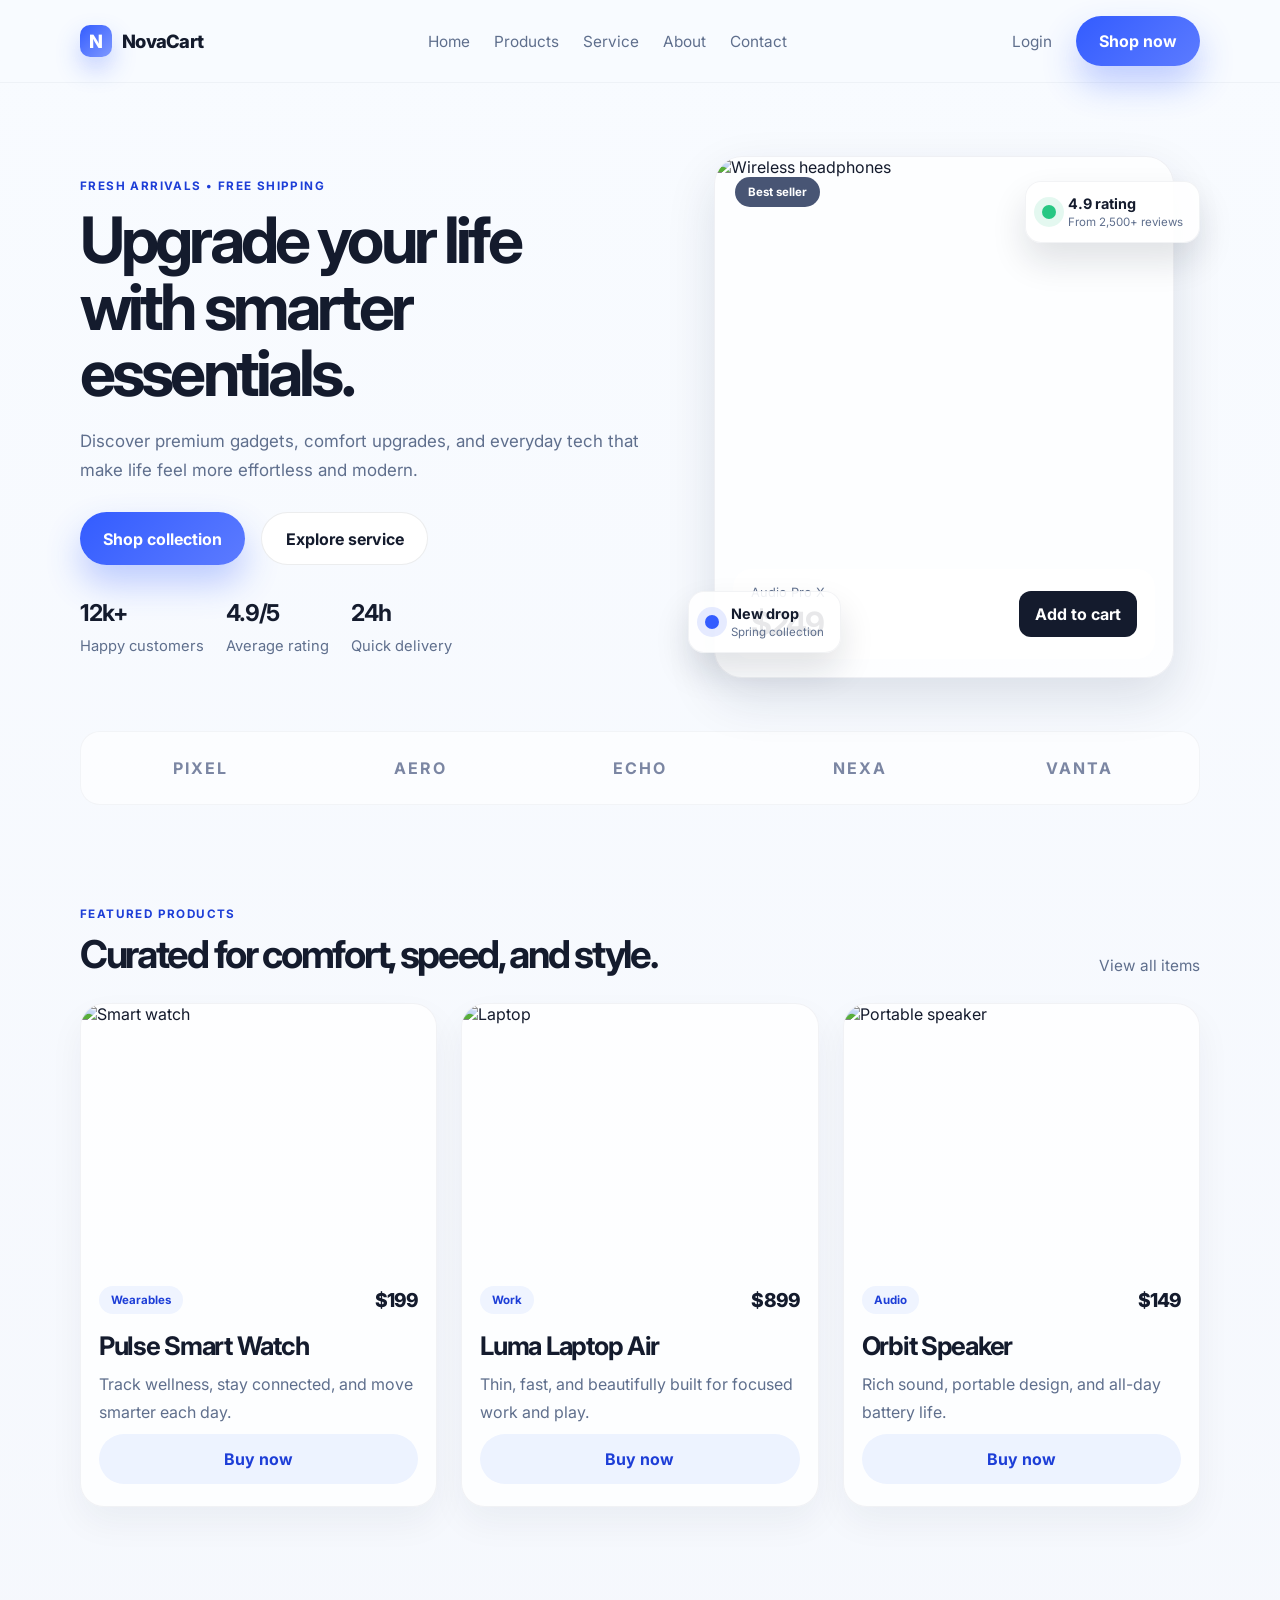
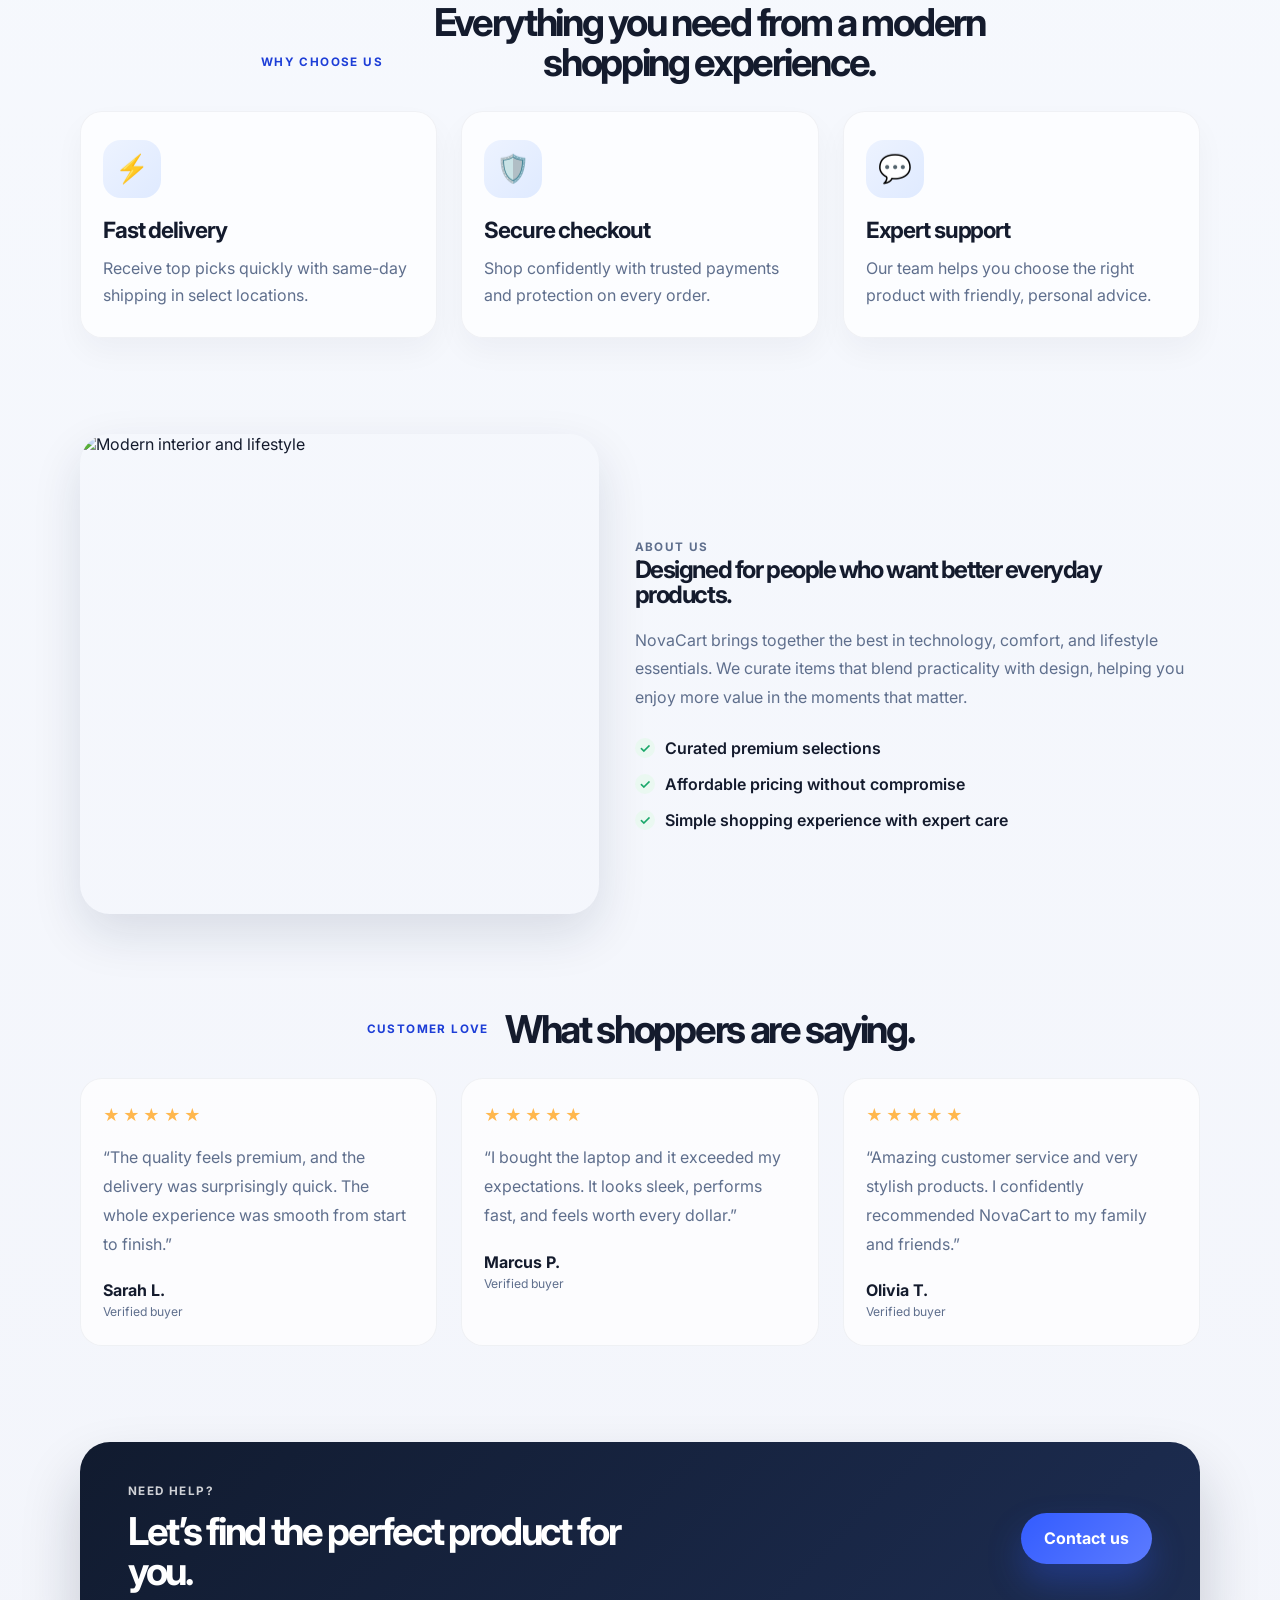
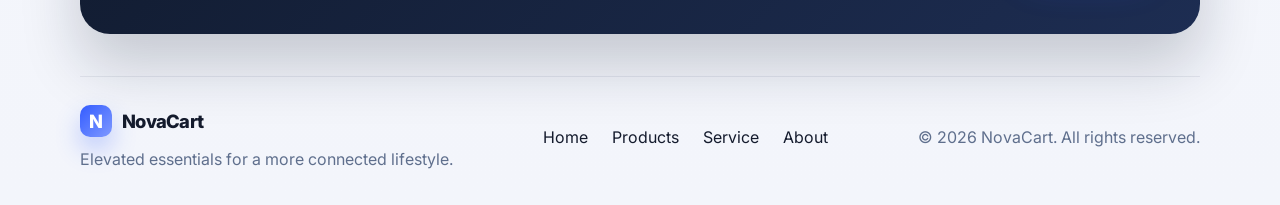
==== index.html @ 16087d07 "Website sell products" ====
<!DOCTYPE html>
<html lang="en">
  <head>
    <meta charset="UTF-8" />
    <meta name="viewport" content="width=device-width, initial-scale=1.0" />
    <title>NovaCart | Smart Products for Everyday Life</title>
    <meta name="description" content="Modern product storefront landing page for premium electronics and lifestyle essentials." />
    <link rel="preconnect" href="https://fonts.googleapis.com" />
    <link rel="preconnect" href="https://fonts.gstatic.com" crossorigin />
    <link href="https://fonts.googleapis.com/css2?family=Inter:wght@400;500;600;700;800&display=swap" rel="stylesheet" />
    <link rel="stylesheet" href="css/style.css" />
  </head>
  <body>
    <header class="site-header">
      <div class="container nav-wrap">
        <div class="logo">
          <span class="logo-mark">N</span>
          <span>NovaCart</span>
        </div>

        <nav class="main-nav" aria-label="Main navigation">
          <a href="#home">Home</a>
          <a href="#products">Products</a>
          <a href="#services">Service</a>
          <a href="#about">About</a>
          <a href="#contact">Contact</a>
        </nav>

        <div class="nav-actions">
          <a class="text-link" href="#about">Login</a>
          <a class="btn btn-primary" href="#products">Shop now</a>
        </div>
      </div>
    </header>

    <main id="home">
      <section class="hero">
        <div class="container hero-grid">
          <div class="hero-copy">
            <p class="eyebrow">Fresh arrivals • Free shipping</p>
            <h1>Upgrade your life with smarter essentials.</h1>
            <p class="hero-text">
              Discover premium gadgets, comfort upgrades, and everyday tech that make life feel more effortless and modern.
            </p>

            <div class="hero-actions">
              <a class="btn btn-primary" href="#products">Shop collection</a>
              <a class="btn btn-secondary" href="#services">Explore service</a>
            </div>

            <ul class="hero-meta" aria-label="Brand highlights">
              <li><strong>12k+</strong><span>Happy customers</span></li>
              <li><strong>4.9/5</strong><span>Average rating</span></li>
              <li><strong>24h</strong><span>Quick delivery</span></li>
            </ul>
          </div>

          <div class="hero-visual" aria-label="Featured product showcase">
            <div class="product-card spotlight-card">
              <div class="badge">Best seller</div>
              <img src="https://images.unsplash.com/photo-1546435770-a3e426bf472b?auto=format&fit=crop&w=900&q=80" alt="Wireless headphones" />
              <div class="card-info">
                <div>
                  <p>Audio Pro X</p>
                  <h3>$249</h3>
                </div>
                <button class="mini-btn" aria-label="Add Audio Pro X to cart">Add to cart</button>
              </div>
            </div>

            <div class="floating-note note-one">
              <span class="dot"></span>
              <div>
                <strong>New drop</strong>
                <small>Spring collection</small>
              </div>
            </div>

            <div class="floating-note note-two">
              <span class="dot green"></span>
              <div>
                <strong>4.9 rating</strong>
                <small>From 2,500+ reviews</small>
              </div>
            </div>
          </div>
        </div>
      </section>

      <section class="brands">
        <div class="container brands-row" aria-label="Trusted brands">
          <span>Pixel</span>
          <span>Aero</span>
          <span>Echo</span>
          <span>Nexa</span>
          <span>Vanta</span>
        </div>
      </section>

      <section id="products" class="products">
        <div class="container section-heading">
          <div>
            <p class="eyebrow">Featured products</p>
            <h2>Curated for comfort, speed, and style.</h2>
          </div>
          <a class="text-link" href="#contact">View all items</a>
        </div>

        <div class="container product-grid">
          <article class="product-item">
            <div class="product-image warm">
              <img src="https://images.unsplash.com/photo-1523275335684-37898b6baf30?auto=format&fit=crop&w=900&q=80" alt="Smart watch" />
            </div>
            <div class="product-body">
              <div class="product-topline">
                <span class="tag">Wearables</span>
                <span class="price">$199</span>
              </div>
              <h3>Pulse Smart Watch</h3>
              <p>Track wellness, stay connected, and move smarter each day.</p>
              <button class="btn btn-tertiary">Buy now</button>
            </div>
          </article>

          <article class="product-item">
            <div class="product-image cool">
              <img src="https://images.unsplash.com/photo-1511497584788-876760111969?auto=format&fit=crop&w=900&q=80" alt="Laptop" />
            </div>
            <div class="product-body">
              <div class="product-topline">
                <span class="tag">Work</span>
                <span class="price">$899</span>
              </div>
              <h3>Luma Laptop Air</h3>
              <p>Thin, fast, and beautifully built for focused work and play.</p>
              <button class="btn btn-tertiary">Buy now</button>
            </div>
          </article>

          <article class="product-item">
            <div class="product-image neutral">
              <img src="https://images.unsplash.com/photo-1583394838336-acd977736f90?auto=format&fit=crop&w=900&q=80" alt="Portable speaker" />
            </div>
            <div class="product-body">
              <div class="product-topline">
                <span class="tag">Audio</span>
                <span class="price">$149</span>
              </div>
              <h3>Orbit Speaker</h3>
              <p>Rich sound, portable design, and all-day battery life.</p>
              <button class="btn btn-tertiary">Buy now</button>
            </div>
          </article>
        </div>
      </section>

      <section id="services" class="services">
        <div class="container section-heading narrow">
          <p class="eyebrow">Why choose us</p>
          <h2>Everything you need from a modern shopping experience.</h2>
        </div>

        <div class="container service-grid">
          <div class="service-box">
            <div class="icon-box">⚡</div>
            <h3>Fast delivery</h3>
            <p>Receive top picks quickly with same-day shipping in select locations.</p>
          </div>

          <div class="service-box">
            <div class="icon-box">🛡️</div>
            <h3>Secure checkout</h3>
            <p>Shop confidently with trusted payments and protection on every order.</p>
          </div>

          <div class="service-box">
            <div class="icon-box">💬</div>
            <h3>Expert support</h3>
            <p>Our team helps you choose the right product with friendly, personal advice.</p>
          </div>
        </div>
      </section>

      <section id="about" class="about">
        <div class="container about-grid">
          <div class="about-image-wrap">
            <img src="https://images.unsplash.com/photo-1524758631624-e2822e304c36?auto=format&fit=crop&w=1200&q=80" alt="Modern interior and lifestyle" />
          </div>

          <div class="about-copy">
            <p class="eyebrow">About us</p>
            <h2>Designed for people who want better everyday products.</h2>
            <p>
              NovaCart brings together the best in technology, comfort, and lifestyle essentials. We curate items that blend practicality with design, helping you enjoy more value in the moments that matter.
            </p>
            <ul class="check-list">
              <li>Curated premium selections</li>
              <li>Affordable pricing without compromise</li>
              <li>Simple shopping experience with expert care</li>
            </ul>
          </div>
        </div>
      </section>

      <section class="reviews">
        <div class="container section-heading narrow">
          <p class="eyebrow">Customer love</p>
          <h2>What shoppers are saying.</h2>
        </div>

        <div class="container review-grid">
          <article class="review-card">
            <div class="stars">★★★★★</div>
            <p>“The quality feels premium, and the delivery was surprisingly quick. The whole experience was smooth from start to finish.”</p>
            <div class="reviewer">
              <strong>Sarah L.</strong>
              <span>Verified buyer</span>
            </div>
          </article>

          <article class="review-card">
            <div class="stars">★★★★★</div>
            <p>“I bought the laptop and it exceeded my expectations. It looks sleek, performs fast, and feels worth every dollar.”</p>
            <div class="reviewer">
              <strong>Marcus P.</strong>
              <span>Verified buyer</span>
            </div>
          </article>

          <article class="review-card">
            <div class="stars">★★★★★</div>
            <p>“Amazing customer service and very stylish products. I confidently recommended NovaCart to my family and friends.”</p>
            <div class="reviewer">
              <strong>Olivia T.</strong>
              <span>Verified buyer</span>
            </div>
          </article>
        </div>
      </section>

      <section class="cta-banner" id="contact">
        <div class="container cta-box">
          <div>
            <p class="eyebrow">Need help?</p>
            <h2>Let’s find the perfect product for you.</h2>
          </div>
          <a class="btn btn-primary" href="mailto:hello@novacart.com">Contact us</a>
        </div>
      </section>
    </main>

    <footer class="site-footer">
      <div class="container footer-wrap">
        <div>
          <div class="logo footer-logo">
            <span class="logo-mark">N</span>
            <span>NovaCart</span>
          </div>
          <p>Elevated essentials for a more connected lifestyle.</p>
        </div>

        <div class="footer-links">
          <a href="#home">Home</a>
          <a href="#products">Products</a>
          <a href="#services">Service</a>
          <a href="#about">About</a>
        </div>

        <p class="copyright">© 2026 NovaCart. All rights reserved.</p>
      </div>
    </footer>
  </body>
</html>
---- css/style.css ----
:root {
  --bg: #f4f7fb;
  --white: #ffffff;
  --text: #141b2d;
  --muted: #5f6f8d;
  --line: #e7edf7;
  --primary: #335cff;
  --primary-dark: #1d3ed7;
  --secondary: #edf3ff;
  --card-shadow: 0 20px 50px rgba(17, 30, 67, 0.12);
}

* {
  box-sizing: border-box;
}

html {
  scroll-behavior: smooth;
}

body {
  margin: 0;
  font-family: "Inter", sans-serif;
  background: linear-gradient(180deg, #f8fbff 0%, #f3f5fb 100%);
  color: var(--text);
}

a {
  text-decoration: none;
  color: inherit;
}

img {
  max-width: 100%;
  display: block;
}

button {
  font: inherit;
  border: none;
  cursor: pointer;
}

.container {
  width: min(1120px, calc(100% - 32px));
  margin: 0 auto;
}

.site-header {
  position: sticky;
  top: 0;
  z-index: 10;
  backdrop-filter: blur(16px);
  background: rgba(248, 251, 255, 0.7);
  border-bottom: 1px solid rgba(17, 30, 67, 0.04);
}

.nav-wrap {
  display: flex;
  align-items: center;
  justify-content: space-between;
  min-height: 82px;
  gap: 18px;
}

.logo {
  display: inline-flex;
  align-items: center;
  gap: 10px;
  font-weight: 800;
  letter-spacing: -0.04em;
  font-size: 1.15rem;
}

.logo-mark {
  width: 32px;
  height: 32px;
  border-radius: 10px;
  display: grid;
  place-items: center;
  background: linear-gradient(135deg, #335cff, #7f99ff);
  color: white;
  box-shadow: 0 12px 24px rgba(51, 92, 255, 0.28);
}

.main-nav,
.nav-actions,
.footer-links {
  display: flex;
  align-items: center;
  gap: 24px;
}

.main-nav a,
.text-link {
  color: var(--muted);
  font-size: 0.96rem;
  transition: color 0.2s ease;
}

.main-nav a:hover,
.text-link:hover,
.footer-links a:hover {
  color: var(--text);
}

.btn {
  display: inline-flex;
  align-items: center;
  justify-content: center;
  padding: 0.95rem 1.45rem;
  border-radius: 999px;
  font-weight: 700;
  transition: transform 0.2s ease, box-shadow 0.2s ease;
}

.btn:hover {
  transform: translateY(-1px);
}

.btn-primary {
  background: linear-gradient(135deg, var(--primary), #5c7bff);
  color: var(--white);
  box-shadow: 0 18px 35px rgba(51, 92, 255, 0.3);
}

.btn-secondary {
  background: var(--white);
  color: var(--text);
  border: 1px solid rgba(20, 27, 45, 0.08);
}

.btn-tertiary {
  background: var(--secondary);
  color: var(--primary-dark);
  width: 100%;
  margin-top: 8px;
}

.hero {
  padding: 64px 0 24px;
}

.hero-grid {
  display: grid;
  grid-template-columns: 1.05fr 0.95fr;
  align-items: center;
  gap: 42px;
}

.eyebrow {
  margin: 0 0 14px;
  color: var(--primary-dark);
  text-transform: uppercase;
  letter-spacing: 0.12em;
  font-size: 0.73rem;
  font-weight: 700;
}

.hero-copy h1,
.section-heading h2,
.about-copy h2,
.cta-box h2 {
  margin: 0;
  letter-spacing: -0.06em;
  line-height: 1.04;
  color: var(--text);
}

.hero-copy h1 {
  font-size: clamp(2.9rem, 5vw, 5rem);
  max-width: 560px;
}

.hero-text {
  margin: 20px 0 0;
  max-width: 560px;
  font-size: 1.06rem;
  line-height: 1.7;
  color: var(--muted);
}

.hero-actions {
  display: flex;
  flex-wrap: wrap;
  gap: 16px;
  margin-top: 28px;
}

.hero-meta {
  list-style: none;
  padding: 0;
  margin: 34px 0 0;
  display: flex;
  flex-wrap: wrap;
  gap: 22px;
}

.hero-meta li {
  display: flex;
  align-items: flex-start;
  gap: 10px;
  flex-direction: column;
}

.hero-meta strong {
  font-size: 1.45rem;
  letter-spacing: -0.05em;
}

.hero-meta span {
  color: var(--muted);
  font-size: 0.92rem;
}

.hero-visual {
  position: relative;
  min-height: 540px;
  display: flex;
  align-items: center;
  justify-content: center;
}

.product-card {
  position: relative;
  background: rgba(255, 255, 255, 0.7);
  border: 1px solid rgba(17, 30, 67, 0.06);
  box-shadow: var(--card-shadow);
  border-radius: 28px;
  overflow: hidden;
  width: min(100%, 460px);
}

.badge {
  position: absolute;
  top: 20px;
  left: 20px;
  background: rgba(22, 38, 77, 0.78);
  color: white;
  padding: 0.5rem 0.8rem;
  border-radius: 999px;
  font-size: 0.72rem;
  font-weight: 700;
  z-index: 2;
}

.product-card img {
  width: 100%;
  height: 520px;
  object-fit: cover;
}

.card-info {
  position: absolute;
  left: 18px;
  right: 18px;
  bottom: 18px;
  display: flex;
  align-items: center;
  justify-content: space-between;
  gap: 16px;
  background: rgba(255, 255, 255, 0.82);
  backdrop-filter: blur(10px);
  border-radius: 18px;
  padding: 16px 18px;
}

.card-info p {
  margin: 0 0 4px;
  color: var(--muted);
  font-size: 0.8rem;
}

.card-info h3 {
  margin: 0;
  font-size: 2rem;
  letter-spacing: -0.07em;
}

.mini-btn {
  padding: 0.8rem 1rem;
  background: var(--text);
  color: white;
  border-radius: 12px;
  font-weight: 700;
}

.floating-note {
  position: absolute;
  display: flex;
  align-items: center;
  gap: 12px;
  background: rgba(255, 255, 255, 0.9);
  border: 1px solid rgba(17, 30, 67, 0.05);
  box-shadow: 0 18px 35px rgba(20, 27, 45, 0.12);
  border-radius: 16px;
  padding: 0.8rem 1rem;
}

.note-one {
  left: 0;
  bottom: 34px;
}

.note-two {
  right: 0;
  top: 34px;
}

.dot {
  width: 14px;
  height: 14px;
  border-radius: 50%;
  background: var(--primary);
  box-shadow: 0 0 0 8px rgba(51, 92, 255, 0.12);
}

.dot.green {
  background: #27c783;
  box-shadow: 0 0 0 8px rgba(39, 199, 131, 0.12);
}

.floating-note strong,
.floating-note small {
  display: block;
}

.floating-note strong {
  font-size: 0.9rem;
}

.floating-note small {
  color: var(--muted);
  font-size: 0.72rem;
  margin-top: 3px;
}

.brands {
  padding: 20px 0 6px;
}

.brands-row {
  display: grid;
  grid-template-columns: repeat(5, minmax(120px, 1fr));
  gap: 16px;
  padding: 26px 18px;
  background: rgba(255, 255, 255, 0.6);
  border: 1px solid rgba(17, 30, 67, 0.04);
  border-radius: 20px;
  text-align: center;
  color: #7b86a3;
  font-weight: 700;
  letter-spacing: 0.12em;
  text-transform: uppercase;
}

.products,
.services,
.reviews {
  padding: 96px 0 0;
}

.section-heading {
  display: flex;
  align-items: end;
  justify-content: space-between;
  gap: 16px;
  margin-bottom: 28px;
}

.section-heading h2 {
  font-size: clamp(2rem, 3vw, 3.1rem);
  max-width: 620px;
}

.narrow {
  justify-content: center;
  text-align: center;
}

.product-grid,
.service-grid,
.review-grid {
  display: grid;
  gap: 24px;
}

.product-grid {
  grid-template-columns: repeat(3, minmax(0, 1fr));
}

.product-item {
  background: rgba(255, 255, 255, 0.8);
  border: 1px solid rgba(17, 30, 67, 0.05);
  border-radius: 24px;
  overflow: hidden;
  box-shadow: 0 16px 35px rgba(18, 30, 61, 0.05);
}

.product-image {
  overflow: hidden;
  height: 260px;
}

.product-image img {
  width: 100%;
  height: 100%;
  object-fit: cover;
}

.product-body {
  padding: 22px 18px 22px;
}

.product-topline {
  display: flex;
  align-items: center;
  justify-content: space-between;
  gap: 8px;
}

.tag {
  padding: 0.45rem 0.75rem;
  border-radius: 999px;
  background: #eff4ff;
  color: var(--primary-dark);
  font-size: 0.72rem;
  font-weight: 700;
}

.price {
  font-weight: 800;
  font-size: 1.2rem;
  letter-spacing: -0.05em;
}

.product-body h3 {
  margin: 16px 0 10px;
  font-size: 1.6rem;
  letter-spacing: -0.05em;
}

.product-body p {
  margin: 0;
  color: var(--muted);
  line-height: 1.7;
}

.service-grid {
  grid-template-columns: repeat(3, minmax(0, 1fr));
  margin-top: 26px;
}

.service-box {
  padding: 28px 22px;
  background: rgba(255, 255, 255, 0.7);
  border: 1px solid rgba(17, 30, 67, 0.05);
  border-radius: 22px;
  box-shadow: 0 14px 30px rgba(20, 27, 45, 0.04);
}

.icon-box {
  width: 58px;
  height: 58px;
  display: grid;
  place-items: center;
  border-radius: 18px;
  background: linear-gradient(135deg, #edf3ff, #dfeaff);
  font-size: 1.7rem;
  margin-bottom: 18px;
}

.service-box h3 {
  margin: 0 0 12px;
  font-size: 1.4rem;
  letter-spacing: -0.05em;
}

.service-box p {
  margin: 0;
  color: var(--muted);
  line-height: 1.7;
}

.about {
  padding-top: 96px;
}

.about-grid {
  display: grid;
  grid-template-columns: 0.95fr 1.05fr;
  align-items: center;
  gap: 28px;
}

.about-image-wrap {
  border-radius: 30px;
  overflow: hidden;
  box-shadow: var(--card-shadow);
}

.about-image-wrap img {
  width: 100%;
  height: 100%;
  min-height: 480px;
  object-fit: cover;
}

.about-copy {
  padding-left: 8px;
}

.about-copy p {
  color: var(--muted);
  line-height: 1.8;
  margin: 18px 0 0;
}

.check-list {
  list-style: none;
  padding: 0;
  margin: 26px 0 0;
  display: grid;
  gap: 16px;
}

.check-list li {
  position: relative;
  padding-left: 30px;
  color: var(--text);
  font-weight: 600;
}

.check-list li::before {
  content: "✓";
  position: absolute;
  left: 0;
  top: 0;
  width: 20px;
  height: 20px;
  display: grid;
  place-items: center;
  border-radius: 50%;
  background: #eaf8f1;
  color: #1aa76a;
  font-size: 0.85rem;
}

.review-grid {
  grid-template-columns: repeat(3, minmax(0, 1fr));
  margin-top: 26px;
}

.review-card {
  padding: 26px 22px;
  background: rgba(255, 255, 255, 0.7);
  border: 1px solid rgba(17, 30, 67, 0.05);
  border-radius: 22px;
}

.stars {
  color: #ffb74d;
  letter-spacing: 0.2em;
  margin-bottom: 18px;
}

.review-card p {
  margin: 0 0 22px;
  color: var(--muted);
  line-height: 1.8;
}

.reviewer {
  display: flex;
  flex-direction: column;
  gap: 4px;
}

.reviewer strong {
  font-size: 1rem;
}

.reviewer span {
  color: var(--muted);
  font-size: 0.76rem;
}

.cta-banner {
  padding: 96px 0 30px;
}

.cta-box {
  background: linear-gradient(135deg, #111b2f, #1d2d52);
  color: white;
  border-radius: 30px;
  padding: 42px 48px;
  display: flex;
  align-items: center;
  justify-content: space-between;
  gap: 16px;
  box-shadow: 0 32px 60px rgba(17, 27, 47, 0.2);
}

.cta-box .eyebrow {
  color: rgba(255, 255, 255, 0.8);
}

.cta-box h2 {
  color: white;
  font-size: clamp(2rem, 3vw, 2.8rem);
  max-width: 520px;
}

.site-footer {
  padding: 12px 0 36px;
}

.footer-wrap {
  display: flex;
  align-items: center;
  justify-content: space-between;
  gap: 20px;
  padding-top: 28px;
  border-top: 1px solid rgba(17, 30, 67, 0.08);
}

.footer-logo {
  margin-bottom: 12px;
}

.footer-wrap p {
  margin: 0;
  color: var(--muted);
}

@media (max-width: 940px) {
  .hero-grid,
  .about-grid,
  .product-grid,
  .service-grid,
  .review-grid {
    grid-template-columns: 1fr;
  }

  .cta-box,
  .footer-wrap,
  .section-heading,
  .nav-wrap {
    align-items: flex-start;
    flex-direction: column;
  }

  .nav-wrap {
    padding: 18px 0;
  }

  .main-nav,
  .nav-actions,
  .footer-links {
    flex-wrap: wrap;
  }

  .hero-visual {
    min-height: 440px;
  }
}

@media (max-width: 620px) {
  .hero {
    padding-top: 36px;
  }

  .hero-copy h1 {
    font-size: 2.7rem;
  }

  .brands-row {
    grid-template-columns: repeat(2, minmax(140px, 1fr));
    letter-spacing: 0.05em;
  }

  .product-card img {
    height: 430px;
  }

  .cta-box {
    padding: 30px 26px;
  }
}
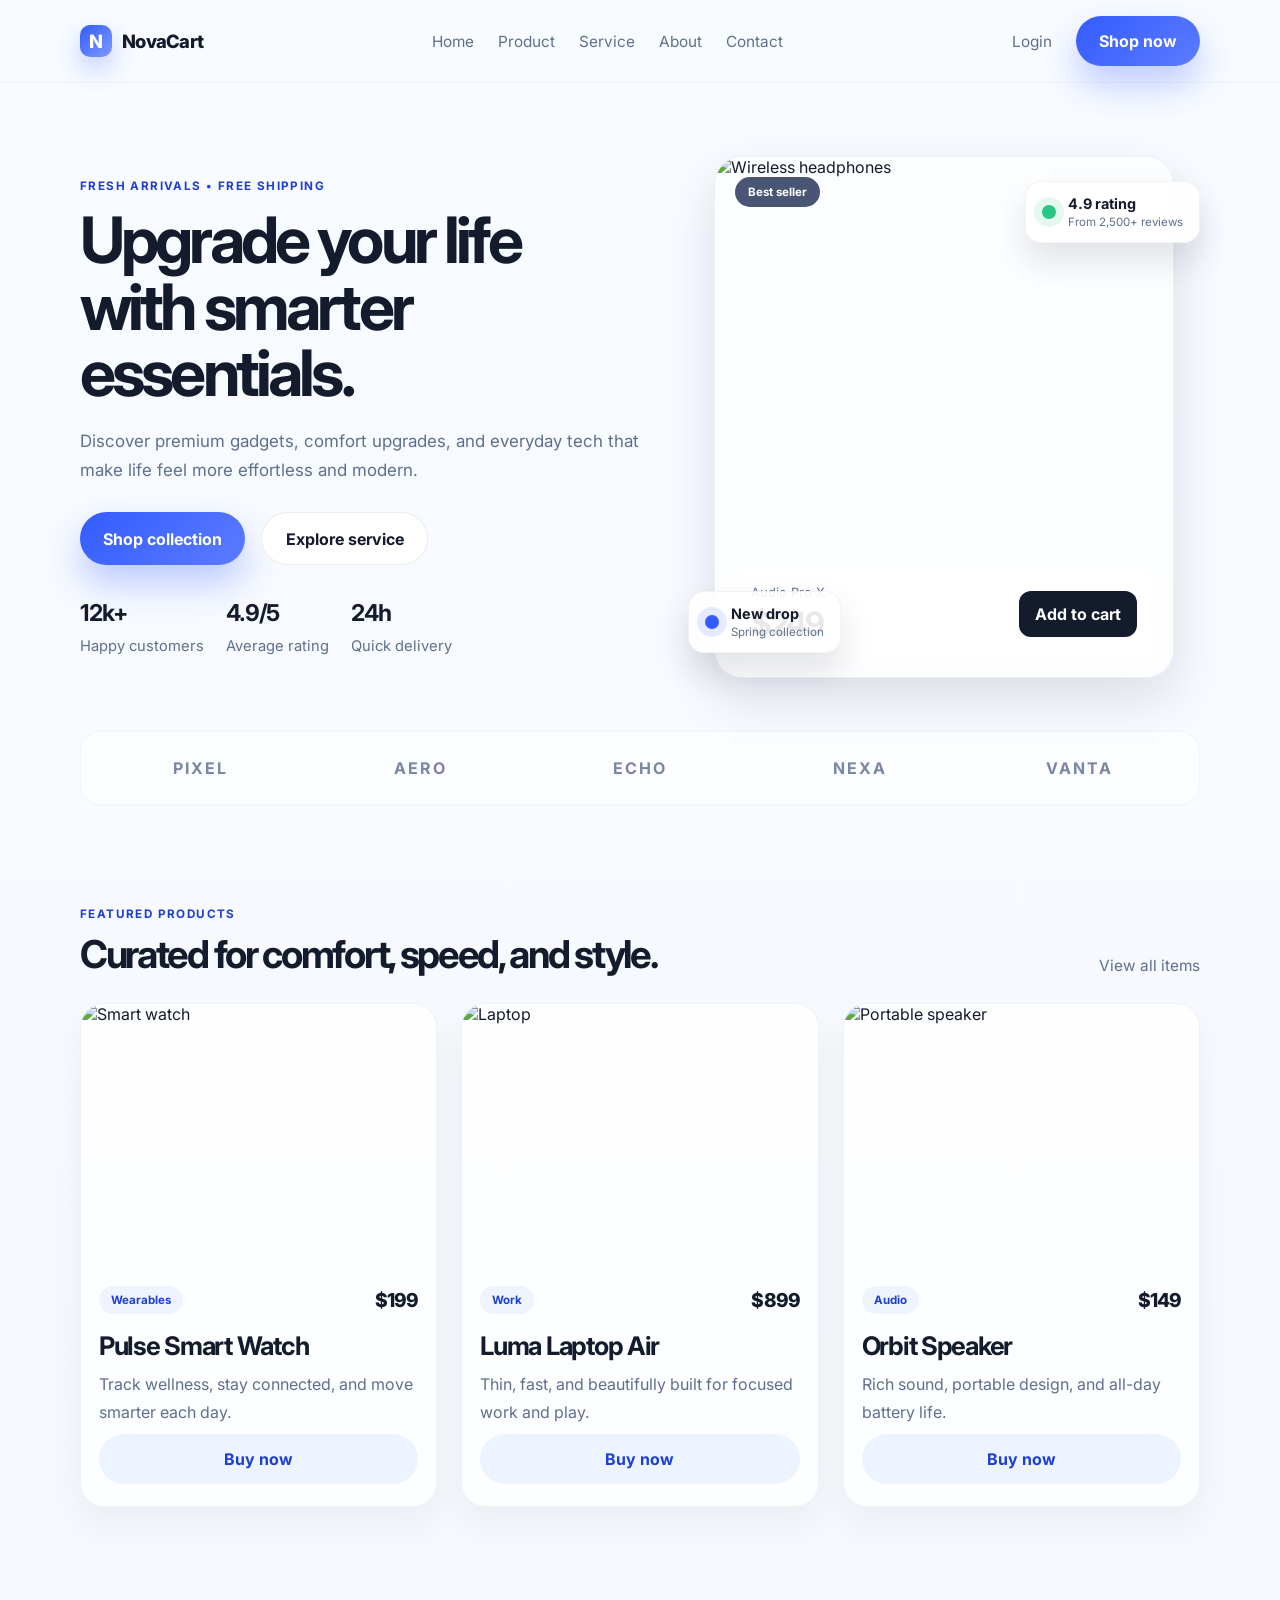
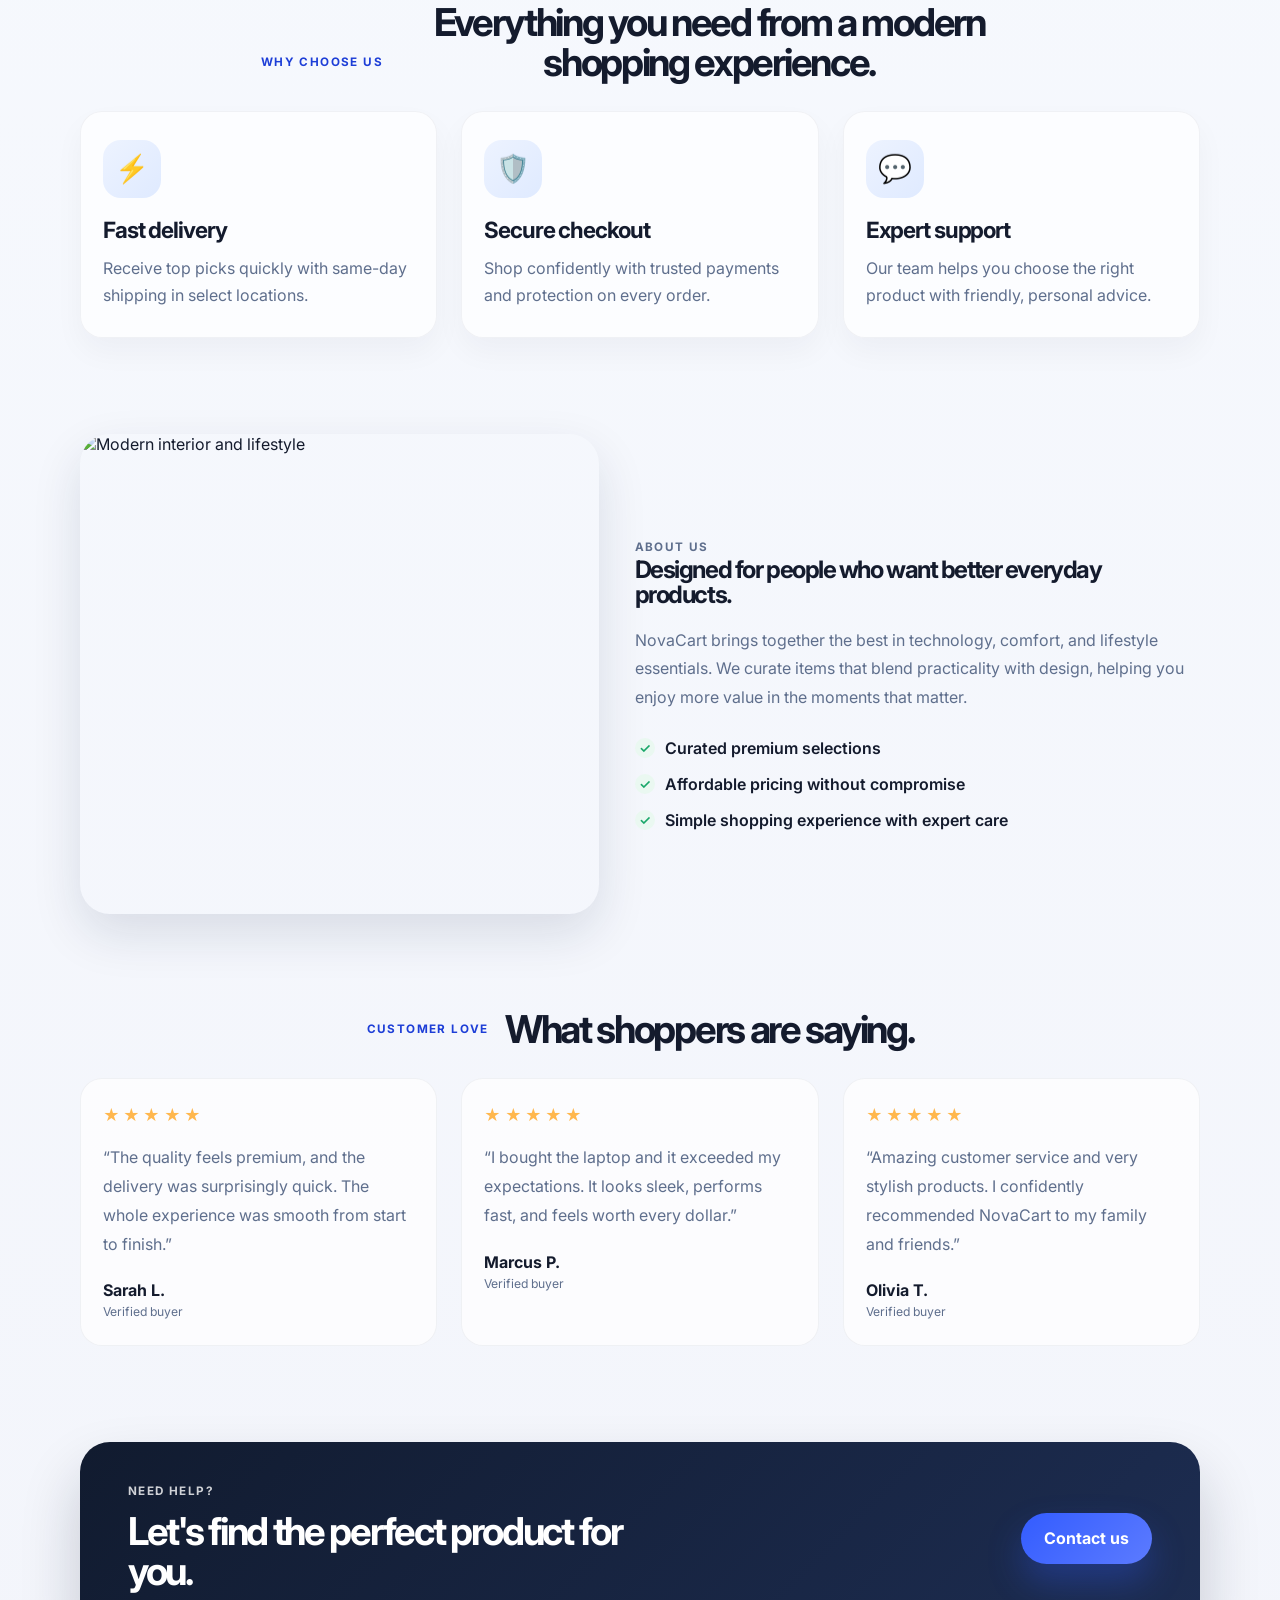
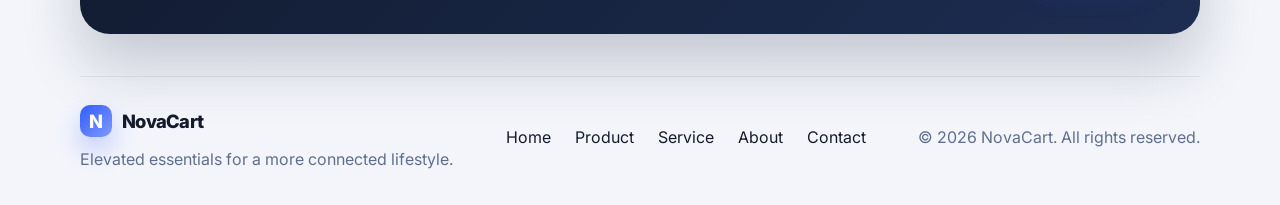
==== commit ce44a9aa: "My own Website" ====
--- a/index.html
+++ b/index.html
@@ -19,16 +19,16 @@
         </div>
 
         <nav class="main-nav" aria-label="Main navigation">
-          <a href="#home">Home</a>
-          <a href="#products">Products</a>
-          <a href="#services">Service</a>
-          <a href="#about">About</a>
-          <a href="#contact">Contact</a>
+          <a href="index.html">Home</a>
+          <a href="product.html">Product</a>
+          <a href="service.html">Service</a>
+          <a href="about.html">About</a>
+          <a href="contact.html">Contact</a>
         </nav>
 
         <div class="nav-actions">
-          <a class="text-link" href="#about">Login</a>
-          <a class="btn btn-primary" href="#products">Shop now</a>
+          <a class="text-link" href="contact.html">Login</a>
+          <a class="btn btn-primary" href="product.html">Shop now</a>
         </div>
       </div>
     </header>
@@ -44,8 +44,8 @@
             </p>
 
             <div class="hero-actions">
-              <a class="btn btn-primary" href="#products">Shop collection</a>
-              <a class="btn btn-secondary" href="#services">Explore service</a>
+              <a class="btn btn-primary" href="product.html">Shop collection</a>
+              <a class="btn btn-secondary" href="service.html">Explore service</a>
             </div>
 
             <ul class="hero-meta" aria-label="Brand highlights">
@@ -58,7 +58,7 @@
           <div class="hero-visual" aria-label="Featured product showcase">
             <div class="product-card spotlight-card">
               <div class="badge">Best seller</div>
-              <img src="https://images.unsplash.com/photo-1546435770-a3e426bf472b?auto=format&fit=crop&w=900&q=80" alt="Wireless headphones" />
+              <img src="https://i.pinimg.com/736x/06/b2/53/06b253d802e6efe3e2684d8f9604140e.jpg" alt="Wireless headphones" />
               <div class="card-info">
                 <div>
                   <p>Audio Pro X</p>
@@ -103,13 +103,13 @@
             <p class="eyebrow">Featured products</p>
             <h2>Curated for comfort, speed, and style.</h2>
           </div>
-          <a class="text-link" href="#contact">View all items</a>
+          <a class="text-link" href="product.html">View all items</a>
         </div>
 
         <div class="container product-grid">
           <article class="product-item">
             <div class="product-image warm">
-              <img src="https://images.unsplash.com/photo-1523275335684-37898b6baf30?auto=format&fit=crop&w=900&q=80" alt="Smart watch" />
+              <img src="https://i.pinimg.com/1200x/2f/f3/fd/2ff3fd083691bd52f7abed177650a645.jpg" alt="Smart watch" />
             </div>
             <div class="product-body">
               <div class="product-topline">
@@ -124,7 +124,7 @@
 
           <article class="product-item">
             <div class="product-image cool">
-              <img src="https://images.unsplash.com/photo-1511497584788-876760111969?auto=format&fit=crop&w=900&q=80" alt="Laptop" />
+              <img src="https://i.pinimg.com/736x/4b/4e/d1/4b4ed1dd817eb1023063e4852f9449f2.jpg" alt="Laptop" />
             </div>
             <div class="product-body">
               <div class="product-topline">
@@ -139,7 +139,7 @@
 
           <article class="product-item">
             <div class="product-image neutral">
-              <img src="https://images.unsplash.com/photo-1583394838336-acd977736f90?auto=format&fit=crop&w=900&q=80" alt="Portable speaker" />
+              <img src="https://i.pinimg.com/736x/27/04/c6/2704c621443319f0f8936874fe842736.jpg" alt="Portable speaker" />
             </div>
             <div class="product-body">
               <div class="product-topline">
@@ -184,7 +184,7 @@
       <section id="about" class="about">
         <div class="container about-grid">
           <div class="about-image-wrap">
-            <img src="https://images.unsplash.com/photo-1524758631624-e2822e304c36?auto=format&fit=crop&w=1200&q=80" alt="Modern interior and lifestyle" />
+            <img src="https://i.pinimg.com/736x/0d/8c/0b/0d8c0b01a9cc6cb914035d9f1ad4206c.jpg" alt="Modern interior and lifestyle" />
           </div>
 
           <div class="about-copy">
@@ -242,7 +242,7 @@
         <div class="container cta-box">
           <div>
             <p class="eyebrow">Need help?</p>
-            <h2>Let’s find the perfect product for you.</h2>
+            <h2>Let's find the perfect product for you.</h2>
           </div>
           <a class="btn btn-primary" href="mailto:hello@novacart.com">Contact us</a>
         </div>
@@ -260,10 +260,11 @@
         </div>
 
         <div class="footer-links">
-          <a href="#home">Home</a>
-          <a href="#products">Products</a>
-          <a href="#services">Service</a>
-          <a href="#about">About</a>
+          <a href="index.html">Home</a>
+          <a href="product.html">Product</a>
+          <a href="service.html">Service</a>
+          <a href="about.html">About</a>
+          <a href="contact.html">Contact</a>
         </div>
 
         <p class="copyright">© 2026 NovaCart. All rights reserved.</p>
--- a/css/style.css
+++ b/css/style.css
@@ -633,12 +633,196 @@
   color: var(--muted);
 }
 
+.about-page-main {
+  padding: 40px 0 0;
+}
+
+.about-page-hero {
+  padding: 40px 0 30px;
+}
+
+.about-page-hero-inner {
+  display: grid;
+  grid-template-columns: 1fr 1fr;
+  gap: 28px;
+  align-items: center;
+}
+
+.about-page-copy h1 {
+  margin: 0;
+  font-size: clamp(2.6rem, 4vw, 4.4rem);
+  line-height: 1.06;
+  letter-spacing: -0.06em;
+}
+
+.about-page-copy p {
+  color: var(--muted);
+  line-height: 1.8;
+  margin: 18px 0 0;
+  max-width: 560px;
+}
+
+.about-page-visual {
+  display: flex;
+  justify-content: center;
+}
+
+.about-visual-card {
+  width: min(100%, 540px);
+  border-radius: 30px;
+  overflow: hidden;
+  box-shadow: var(--card-shadow);
+}
+
+.about-visual-card img {
+  width: 100%;
+  height: 520px;
+  object-fit: cover;
+  display: block;
+}
+
+.about-stats {
+  padding: 30px 0 10px;
+}
+
+.stats-grid {
+  display: grid;
+  grid-template-columns: repeat(4, minmax(0, 1fr));
+  gap: 20px;
+}
+
+.stat-card {
+  background: rgba(255, 255, 255, 0.75);
+  border: 1px solid rgba(17, 30, 67, 0.05);
+  border-radius: 22px;
+  padding: 26px 20px;
+  text-align: center;
+  box-shadow: 0 14px 28px rgba(20, 27, 45, 0.04);
+}
+
+.stat-card strong {
+  display: block;
+  font-size: clamp(1.8rem, 3vw, 2.6rem);
+  letter-spacing: -0.06em;
+  margin-bottom: 8px;
+}
+
+.stat-card span {
+  color: var(--muted);
+  font-weight: 600;
+}
+
+.story-section,
+.values-section,
+.process-section {
+  padding-top: 96px;
+}
+
+.story-grid {
+  display: grid;
+  grid-template-columns: 0.95fr 1.05fr;
+  gap: 28px;
+  align-items: center;
+}
+
+.story-image-wrap {
+  overflow: hidden;
+  border-radius: 28px;
+  box-shadow: var(--card-shadow);
+}
+
+.story-image-wrap img {
+  width: 100%;
+  height: 520px;
+  object-fit: cover;
+  display: block;
+}
+
+.story-copy h2 {
+  margin: 0;
+  font-size: clamp(2.2rem, 3vw, 3.2rem);
+  line-height: 1.1;
+  letter-spacing: -0.06em;
+}
+
+.story-copy p {
+  margin: 18px 0 0;
+  color: var(--muted);
+  line-height: 1.8;
+}
+
+.value-grid {
+  display: grid;
+  grid-template-columns: repeat(3, minmax(0, 1fr));
+  gap: 24px;
+  margin-top: 26px;
+}
+
+.value-card {
+  background: rgba(255, 255, 255, 0.75);
+  border: 1px solid rgba(17, 30, 67, 0.05);
+  border-radius: 24px;
+  padding: 28px 22px;
+  box-shadow: 0 16px 35px rgba(20, 27, 45, 0.04);
+}
+
+.value-card h3 {
+  margin: 0 0 12px;
+  font-size: 1.5rem;
+  letter-spacing: -0.05em;
+}
+
+.value-card p {
+  margin: 0;
+  color: var(--muted);
+  line-height: 1.7;
+}
+
+.process-grid {
+  display: grid;
+  grid-template-columns: repeat(3, minmax(0, 1fr));
+  gap: 24px;
+  margin-top: 26px;
+}
+
+.process-card {
+  background: linear-gradient(180deg, rgba(255,255,255,0.7), rgba(237,243,255,0.6));
+  border: 1px solid rgba(17, 30, 67, 0.05);
+  border-radius: 24px;
+  padding: 28px 22px;
+}
+
+.process-card span {
+  color: var(--primary-dark);
+  font-size: 0.82rem;
+  font-weight: 800;
+  letter-spacing: 0.12em;
+  text-transform: uppercase;
+}
+
+.process-card h3 {
+  margin: 18px 0 12px;
+  font-size: 1.5rem;
+  letter-spacing: -0.05em;
+}
+
+.process-card p {
+  margin: 0;
+  color: var(--muted);
+  line-height: 1.7;
+}
+
 @media (max-width: 940px) {
   .hero-grid,
   .about-grid,
+  .about-page-hero-inner,
+  .story-grid,
   .product-grid,
   .service-grid,
-  .review-grid {
+  .review-grid,
+  .value-grid,
+  .process-grid,
+  .stats-grid {
     grid-template-columns: 1fr;
   }
 
